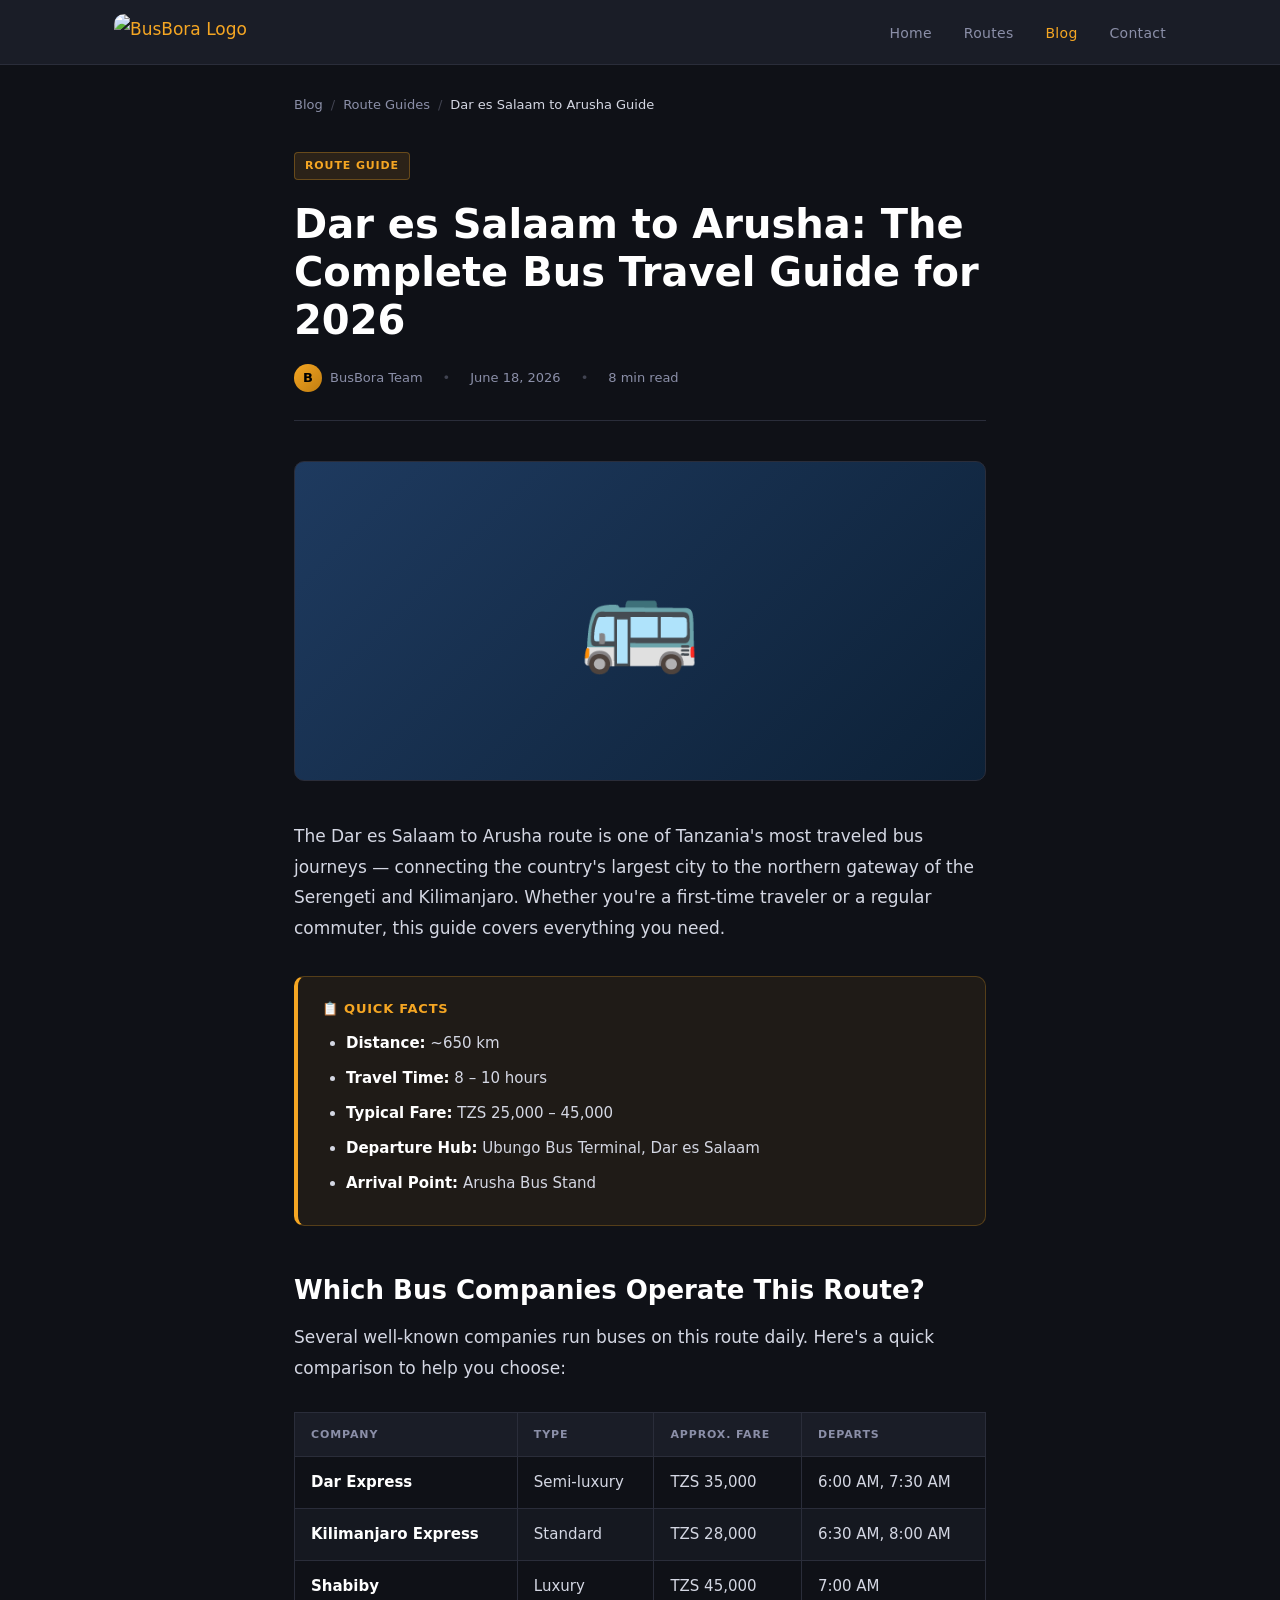
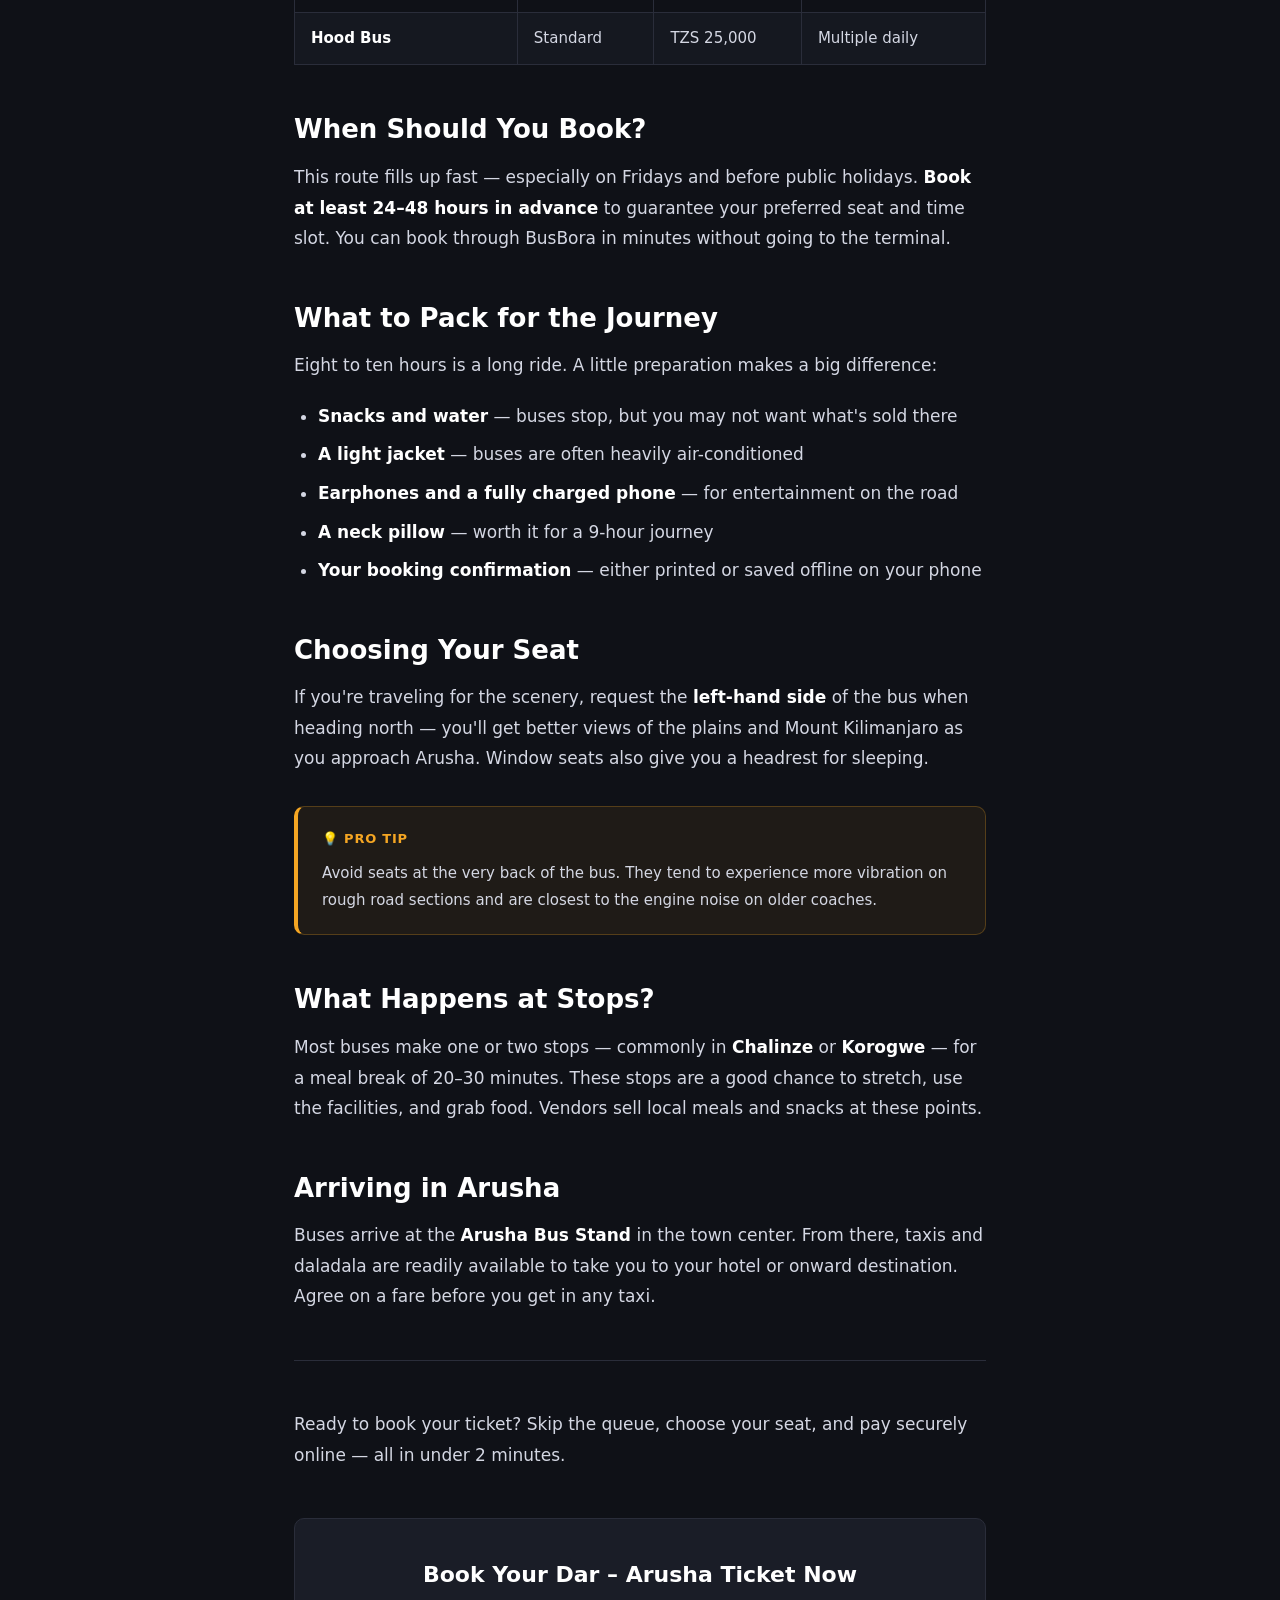
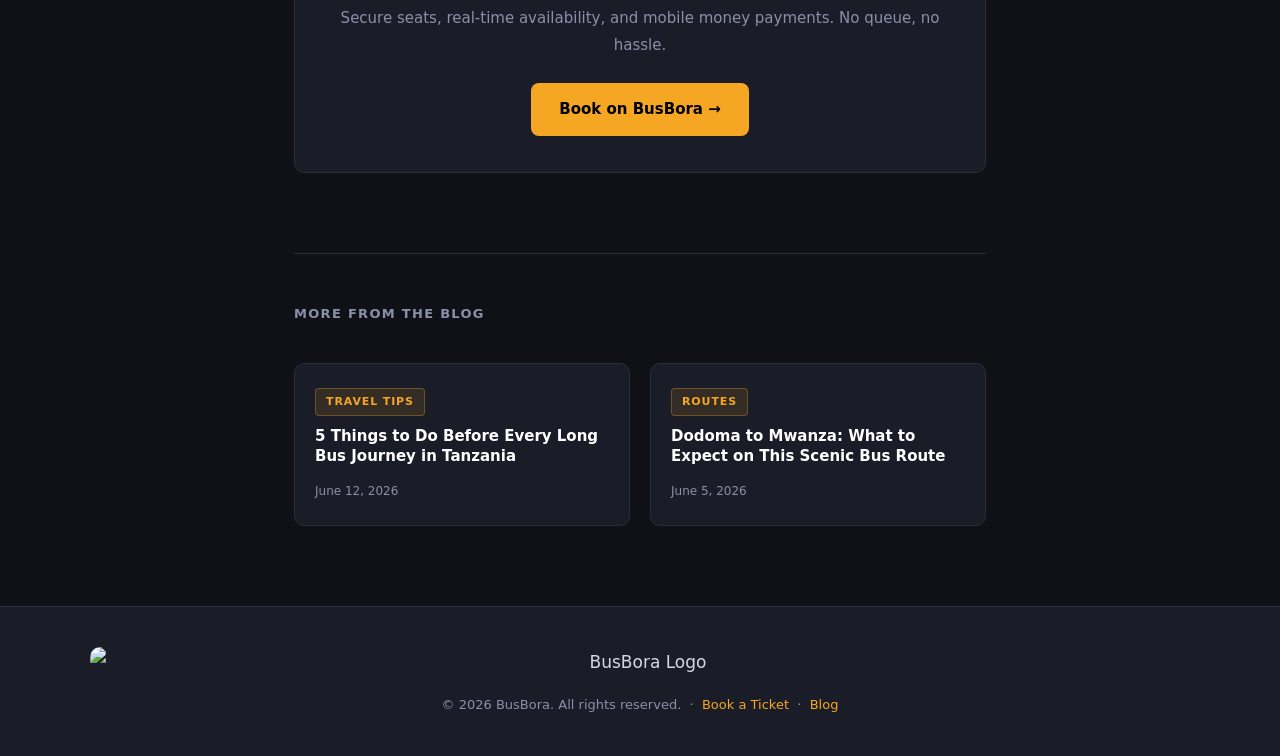
==== dar-to-arusaha.html @ 6ae036d4 "Rename blog-post.html to dar-to-arusaha.html" ====
<!DOCTYPE html>
<html lang="en">
<head>
  <meta charset="UTF-8" />
  <meta name="viewport" content="width=device-width, initial-scale=1.0" />
  <!-- ✏️ EDIT: Update this description for each post -->
  <meta name="description" content="Everything you need to know about Tanzania's most popular bus route — departure times, bus companies, what to pack, and how to book online." />
  <meta name="robots" content="index, follow" />
  <!-- ✏️ EDIT: Update title for each post -->
  <title>Dar es Salaam to Arusha: The Complete Bus Travel Guide 2026 - BusBora Blog</title>
  <style>
    /* ── Reset & Base ── */
    *, *::before, *::after { box-sizing: border-box; margin: 0; padding: 0; }

    :root {
      --clr-bg:        #0f1117;
      --clr-surface:   #1a1d27;
      --clr-border:    #2a2d3a;
      --clr-accent:    #f5a623;
      --clr-accent2:   #e8891a;
      --clr-text:      #d4d7e3;
      --clr-heading:   #ffffff;
      --clr-muted:     #8b8fa8;
      --clr-white:     #ffffff;
      --radius:        10px;
      --font-main:     'Segoe UI', system-ui, -apple-system, sans-serif;
    }

    html { scroll-behavior: smooth; }

    body {
      background: var(--clr-bg);
      color: var(--clr-text);
      font-family: var(--font-main);
      font-size: 17px;
      line-height: 1.8;
      min-height: 100vh;
    }

    a { color: var(--clr-accent); text-decoration: none; }
    a:hover { text-decoration: underline; }
    img { display: block; max-width: 100%; border-radius: var(--radius); }

    /* ── Nav ── */
    nav {
      background: var(--clr-surface);
      border-bottom: 1px solid var(--clr-border);
      position: sticky;
      top: 0;
      z-index: 100;
    }

    .nav-inner {
      max-width: 1100px;
      margin: 0 auto;
      padding: 0 24px;
      display: flex;
      align-items: center;
      justify-content: space-between;
      height: 64px;
    }

    .nav-logo img {
      height: 36px;
      width: auto;
    }

    .nav-links {
      display: flex;
      gap: 32px;
      list-style: none;
    }

    .nav-links a {
      color: var(--clr-muted);
      font-size: 14px;
      font-weight: 500;
      letter-spacing: 0.02em;
      text-decoration: none;
      transition: color 0.2s;
    }

    .nav-links a:hover,
    .nav-links a.active {
      color: var(--clr-accent);
      text-decoration: none;
    }

    /* ── Breadcrumb ── */
    .breadcrumb {
      max-width: 740px;
      margin: 28px auto 0;
      padding: 0 24px;
      font-size: 13px;
      color: var(--clr-muted);
      display: flex;
      align-items: center;
      gap: 8px;
    }

    .breadcrumb a { color: var(--clr-muted); }
    .breadcrumb a:hover { color: var(--clr-accent); text-decoration: none; }
    .breadcrumb .sep { opacity: 0.4; }
    .breadcrumb .current { color: var(--clr-text); }

    /* ── Article Layout ── */
    .article-wrap {
      max-width: 740px;
      margin: 0 auto;
      padding: 0 24px 80px;
    }

    /* ── Post Header ── */
    .post-header {
      padding: 32px 0 40px;
    }

    .post-category {
      display: inline-block;
      background: rgba(245,166,35,0.12);
      border: 1px solid rgba(245,166,35,0.3);
      border-radius: 4px;
      color: var(--clr-accent);
      font-size: 11px;
      font-weight: 700;
      letter-spacing: 0.08em;
      text-transform: uppercase;
      padding: 3px 10px;
      margin-bottom: 20px;
    }

    .post-header h1 {
      font-size: clamp(24px, 4vw, 40px);
      font-weight: 800;
      line-height: 1.2;
      color: var(--clr-heading);
      margin-bottom: 20px;
    }

    .post-meta {
      display: flex;
      align-items: center;
      flex-wrap: wrap;
      gap: 12px 20px;
      font-size: 13px;
      color: var(--clr-muted);
      padding-bottom: 28px;
      border-bottom: 1px solid var(--clr-border);
    }

    .post-meta .dot { opacity: 0.4; }

    .meta-author {
      display: flex;
      align-items: center;
      gap: 8px;
    }

    .author-avatar {
      width: 28px;
      height: 28px;
      border-radius: 50%;
      background: linear-gradient(135deg, var(--clr-accent) 0%, #c07d10 100%);
      display: flex;
      align-items: center;
      justify-content: center;
      font-size: 13px;
      font-weight: 700;
      color: #000;
      flex-shrink: 0;
    }

    /* ── Hero Image Block ── */
    .hero-image-block {
      background: linear-gradient(135deg, #1e3a5f 0%, #0d2137 100%);
      border-radius: var(--radius);
      border: 1px solid var(--clr-border);
      height: 320px;
      display: flex;
      align-items: center;
      justify-content: center;
      font-size: 96px;
      margin-bottom: 40px;
      /* ✏️ REPLACE with: <img src="your-image.jpg" alt="Description" /> */
    }

    /* ── Article Body ── */
    .article-body h2 {
      font-size: clamp(20px, 3vw, 26px);
      font-weight: 800;
      color: var(--clr-heading);
      margin: 48px 0 16px;
      line-height: 1.25;
    }

    .article-body h3 {
      font-size: 18px;
      font-weight: 700;
      color: var(--clr-heading);
      margin: 32px 0 12px;
    }

    .article-body p {
      margin-bottom: 20px;
      color: var(--clr-text);
    }

    .article-body ul,
    .article-body ol {
      margin: 0 0 20px 24px;
      color: var(--clr-text);
    }

    .article-body li {
      margin-bottom: 8px;
    }

    .article-body strong {
      color: var(--clr-white);
      font-weight: 700;
    }

    /* ── Info Box ── */
    .info-box {
      background: rgba(245,166,35,0.07);
      border: 1px solid rgba(245,166,35,0.25);
      border-left: 4px solid var(--clr-accent);
      border-radius: var(--radius);
      padding: 20px 24px;
      margin: 32px 0;
    }

    .info-box .info-title {
      font-size: 13px;
      font-weight: 700;
      letter-spacing: 0.06em;
      text-transform: uppercase;
      color: var(--clr-accent);
      margin-bottom: 10px;
    }

    .info-box p, .info-box ul {
      font-size: 15px;
      margin-bottom: 0;
      color: var(--clr-text);
    }

    /* ── Route Table ── */
    .route-table {
      width: 100%;
      border-collapse: collapse;
      margin: 28px 0;
      font-size: 15px;
    }

    .route-table th {
      background: var(--clr-surface);
      border: 1px solid var(--clr-border);
      color: var(--clr-muted);
      font-size: 11px;
      font-weight: 700;
      letter-spacing: 0.08em;
      text-align: left;
      text-transform: uppercase;
      padding: 12px 16px;
    }

    .route-table td {
      border: 1px solid var(--clr-border);
      color: var(--clr-text);
      padding: 12px 16px;
      vertical-align: top;
    }

    .route-table tr:nth-child(even) td {
      background: rgba(26,29,39,0.6);
    }

    /* ── CTA Block ── */
    .cta-block {
      background: var(--clr-surface);
      border: 1px solid var(--clr-border);
      border-radius: var(--radius);
      padding: 36px;
      text-align: center;
      margin: 48px 0 0;
    }

    .cta-block h3 {
      font-size: 22px;
      font-weight: 800;
      color: var(--clr-white);
      margin-bottom: 10px;
    }

    .cta-block p {
      color: var(--clr-muted);
      font-size: 15px;
      margin-bottom: 24px;
    }

    .btn-primary {
      display: inline-block;
      background: var(--clr-accent);
      border-radius: 8px;
      color: #000;
      font-size: 15px;
      font-weight: 700;
      padding: 13px 28px;
      transition: background 0.2s, transform 0.15s;
      text-decoration: none;
    }

    .btn-primary:hover {
      background: var(--clr-accent2);
      text-decoration: none;
      transform: translateY(-1px);
    }

    /* ── Divider ── */
    .divider {
      border: none;
      border-top: 1px solid var(--clr-border);
      margin: 48px 0;
    }

    /* ── Back Link ── */
    .back-link {
      display: inline-flex;
      align-items: center;
      gap: 6px;
      color: var(--clr-muted);
      font-size: 14px;
      font-weight: 500;
      margin-bottom: 32px;
      transition: color 0.2s;
      text-decoration: none;
    }

    .back-link:hover {
      color: var(--clr-accent);
      text-decoration: none;
    }

    /* ── Related Posts ── */
    .related-section {
      max-width: 740px;
      margin: 0 auto;
      padding: 0 24px 80px;
    }

    .related-title {
      font-size: 13px;
      font-weight: 700;
      letter-spacing: 0.1em;
      text-transform: uppercase;
      color: var(--clr-muted);
      margin-bottom: 24px;
      padding-bottom: 14px;
      border-top: 1px solid var(--clr-border);
      padding-top: 48px;
    }

    .related-grid {
      display: grid;
      grid-template-columns: 1fr 1fr;
      gap: 20px;
    }

    .related-card {
      background: var(--clr-surface);
      border: 1px solid var(--clr-border);
      border-radius: var(--radius);
      padding: 20px;
      display: block;
      transition: border-color 0.25s, transform 0.2s;
      text-decoration: none;
    }

    .related-card:hover {
      border-color: var(--clr-accent);
      transform: translateY(-2px);
      text-decoration: none;
    }

    .related-card .post-category { margin-bottom: 10px; }

    .related-card h4 {
      font-size: 15px;
      font-weight: 700;
      color: var(--clr-white);
      line-height: 1.35;
      margin-bottom: 8px;
    }

    .related-card .card-date {
      font-size: 12px;
      color: var(--clr-muted);
    }

    /* ── Footer ── */
    footer {
      background: var(--clr-surface);
      border-top: 1px solid var(--clr-border);
      padding: 40px 24px;
      text-align: center;
    }

    .footer-inner {
      max-width: 1100px;
      margin: 0 auto;
    }

    footer img {
      height: 30px;
      margin: 0 auto 16px;
    }

    footer p {
      color: var(--clr-muted);
      font-size: 13px;
    }

    footer a {
      color: var(--clr-accent);
      text-decoration: none;
    }

    /* ── Responsive ── */
    @media (max-width: 600px) {
      .related-grid { grid-template-columns: 1fr; }
      .hero-image-block { height: 200px; font-size: 64px; }
      .cta-block { padding: 24px 20px; }
      .nav-links { display: none; }
    }
  </style>
</head>
<body>

  <!-- NAV -->
  <nav>
    <div class="nav-inner">
      <a class="nav-logo" href="/">
        <img src="https://www.busbora.co.tz/assets/img/logo/logo.png" alt="BusBora Logo" />
      </a>
      <ul class="nav-links">
        <li><a href="https://www.busbora.co.tz/">Home</a></li>
        <li><a href="https://www.busbora.co.tz/routes">Routes</a></li>
        <li><a href="blog.html" class="active">Blog</a></li>
        <li><a href="https://www.busbora.co.tz/contact-us">Contact</a></li>
      </ul>
    </div>
  </nav>

  <!-- BREADCRUMB -->
  <div class="breadcrumb">
    <a href="blog.html">Blog</a>
    <span class="sep">/</span>
    <!-- ✏️ EDIT: Update category and post title -->
    <span>Route Guides</span>
    <span class="sep">/</span>
    <span class="current">Dar es Salaam to Arusha Guide</span>
  </div>

  <!-- ARTICLE -->
  <article class="article-wrap">

    <div class="post-header">
      <!-- ✏️ EDIT: Change category label for each post -->
      <span class="post-category">Route Guide</span>

      <!-- ✏️ EDIT: Change the H1 for each post -->
      <h1>Dar es Salaam to Arusha: The Complete Bus Travel Guide for 2026</h1>

      <div class="post-meta">
        <div class="meta-author">
          <div class="author-avatar">B</div>
          <!-- ✏️ EDIT: Author name -->
          <span>BusBora Team</span>
        </div>
        <span class="dot">•</span>
        <!-- ✏️ EDIT: Publish date -->
        <span>June 18, 2026</span>
        <span class="dot">•</span>
        <!-- ✏️ EDIT: Estimated read time -->
        <span>8 min read</span>
      </div>
    </div>

    <!-- ✏️ REPLACE the emoji div below with a real <img> when you have one -->
    <div class="hero-image-block">🚌</div>
    <!-- Real image example:
    <img src="images/dar-to-arusha-bus.jpg" alt="Bus travelling from Dar es Salaam to Arusha" style="width:100%;height:320px;object-fit:cover;border-radius:10px;margin-bottom:40px;" />
    -->

    <!-- ARTICLE BODY — ✏️ EDIT everything below for each new post -->
    <div class="article-body">

      <p>The Dar es Salaam to Arusha route is one of Tanzania's most traveled bus journeys — connecting the country's largest city to the northern gateway of the Serengeti and Kilimanjaro. Whether you're a first-time traveler or a regular commuter, this guide covers everything you need.</p>

      <div class="info-box">
        <p class="info-title">📋 Quick Facts</p>
        <ul>
          <li><strong>Distance:</strong> ~650 km</li>
          <li><strong>Travel Time:</strong> 8 – 10 hours</li>
          <li><strong>Typical Fare:</strong> TZS 25,000 – 45,000</li>
          <li><strong>Departure Hub:</strong> Ubungo Bus Terminal, Dar es Salaam</li>
          <li><strong>Arrival Point:</strong> Arusha Bus Stand</li>
        </ul>
      </div>

      <h2>Which Bus Companies Operate This Route?</h2>
      <p>Several well-known companies run buses on this route daily. Here's a quick comparison to help you choose:</p>

      <table class="route-table">
        <thead>
          <tr>
            <th>Company</th>
            <th>Type</th>
            <th>Approx. Fare</th>
            <th>Departs</th>
          </tr>
        </thead>
        <tbody>
          <tr>
            <td><strong>Dar Express</strong></td>
            <td>Semi-luxury</td>
            <td>TZS 35,000</td>
            <td>6:00 AM, 7:30 AM</td>
          </tr>
          <tr>
            <td><strong>Kilimanjaro Express</strong></td>
            <td>Standard</td>
            <td>TZS 28,000</td>
            <td>6:30 AM, 8:00 AM</td>
          </tr>
          <tr>
            <td><strong>Shabiby</strong></td>
            <td>Luxury</td>
            <td>TZS 45,000</td>
            <td>7:00 AM</td>
          </tr>
          <tr>
            <td><strong>Hood Bus</strong></td>
            <td>Standard</td>
            <td>TZS 25,000</td>
            <td>Multiple daily</td>
          </tr>
        </tbody>
      </table>

      <h2>When Should You Book?</h2>
      <p>This route fills up fast — especially on Fridays and before public holidays. <strong>Book at least 24–48 hours in advance</strong> to guarantee your preferred seat and time slot. You can book through BusBora in minutes without going to the terminal.</p>

      <h2>What to Pack for the Journey</h2>
      <p>Eight to ten hours is a long ride. A little preparation makes a big difference:</p>
      <ul>
        <li><strong>Snacks and water</strong> — buses stop, but you may not want what's sold there</li>
        <li><strong>A light jacket</strong> — buses are often heavily air-conditioned</li>
        <li><strong>Earphones and a fully charged phone</strong> — for entertainment on the road</li>
        <li><strong>A neck pillow</strong> — worth it for a 9-hour journey</li>
        <li><strong>Your booking confirmation</strong> — either printed or saved offline on your phone</li>
      </ul>

      <h2>Choosing Your Seat</h2>
      <p>If you're traveling for the scenery, request the <strong>left-hand side</strong> of the bus when heading north — you'll get better views of the plains and Mount Kilimanjaro as you approach Arusha. Window seats also give you a headrest for sleeping.</p>

      <div class="info-box">
        <p class="info-title">💡 Pro Tip</p>
        <p>Avoid seats at the very back of the bus. They tend to experience more vibration on rough road sections and are closest to the engine noise on older coaches.</p>
      </div>

      <h2>What Happens at Stops?</h2>
      <p>Most buses make one or two stops — commonly in <strong>Chalinze</strong> or <strong>Korogwe</strong> — for a meal break of 20–30 minutes. These stops are a good chance to stretch, use the facilities, and grab food. Vendors sell local meals and snacks at these points.</p>

      <h2>Arriving in Arusha</h2>
      <p>Buses arrive at the <strong>Arusha Bus Stand</strong> in the town center. From there, taxis and daladala are readily available to take you to your hotel or onward destination. Agree on a fare before you get in any taxi.</p>

      <hr class="divider" />

      <p>Ready to book your ticket? Skip the queue, choose your seat, and pay securely online — all in under 2 minutes.</p>

    </div>
    <!-- END ARTICLE BODY -->

    <!-- CTA -->
    <div class="cta-block">
      <h3>Book Your Dar – Arusha Ticket Now</h3>
      <p>Secure seats, real-time availability, and mobile money payments. No queue, no hassle.</p>
      <a href="https://www.busbora.co.tz/bus-tickets/dar-es-salaam-to-arusha" class="btn-primary">Book on BusBora →</a>
    </div>

  </article>

  <!-- RELATED POSTS -->
  <section class="related-section">
    <p class="related-title">More from the Blog</p>
    <div class="related-grid">
      <a href="blog-post.html" class="related-card">
        <span class="post-category">Travel Tips</span>
        <h4>5 Things to Do Before Every Long Bus Journey in Tanzania</h4>
        <span class="card-date">June 12, 2026</span>
      </a>
      <a href="blog-post.html" class="related-card">
        <span class="post-category">Routes</span>
        <h4>Dodoma to Mwanza: What to Expect on This Scenic Bus Route</h4>
        <span class="card-date">June 5, 2026</span>
      </a>
    </div>
  </section>

  <!-- FOOTER -->
  <footer>
    <div class="footer-inner">
      <img src="https://www.busbora.co.tz/assets/img/logo/logo.png" alt="BusBora Logo" />
      <p>© 2026 BusBora. All rights reserved. &nbsp;·&nbsp; <a href="https://www.busbora.co.tz/">Book a Ticket</a> &nbsp;·&nbsp; <a href="blog.html">Blog</a></p>
    </div>
  </footer>

</body>
</html>
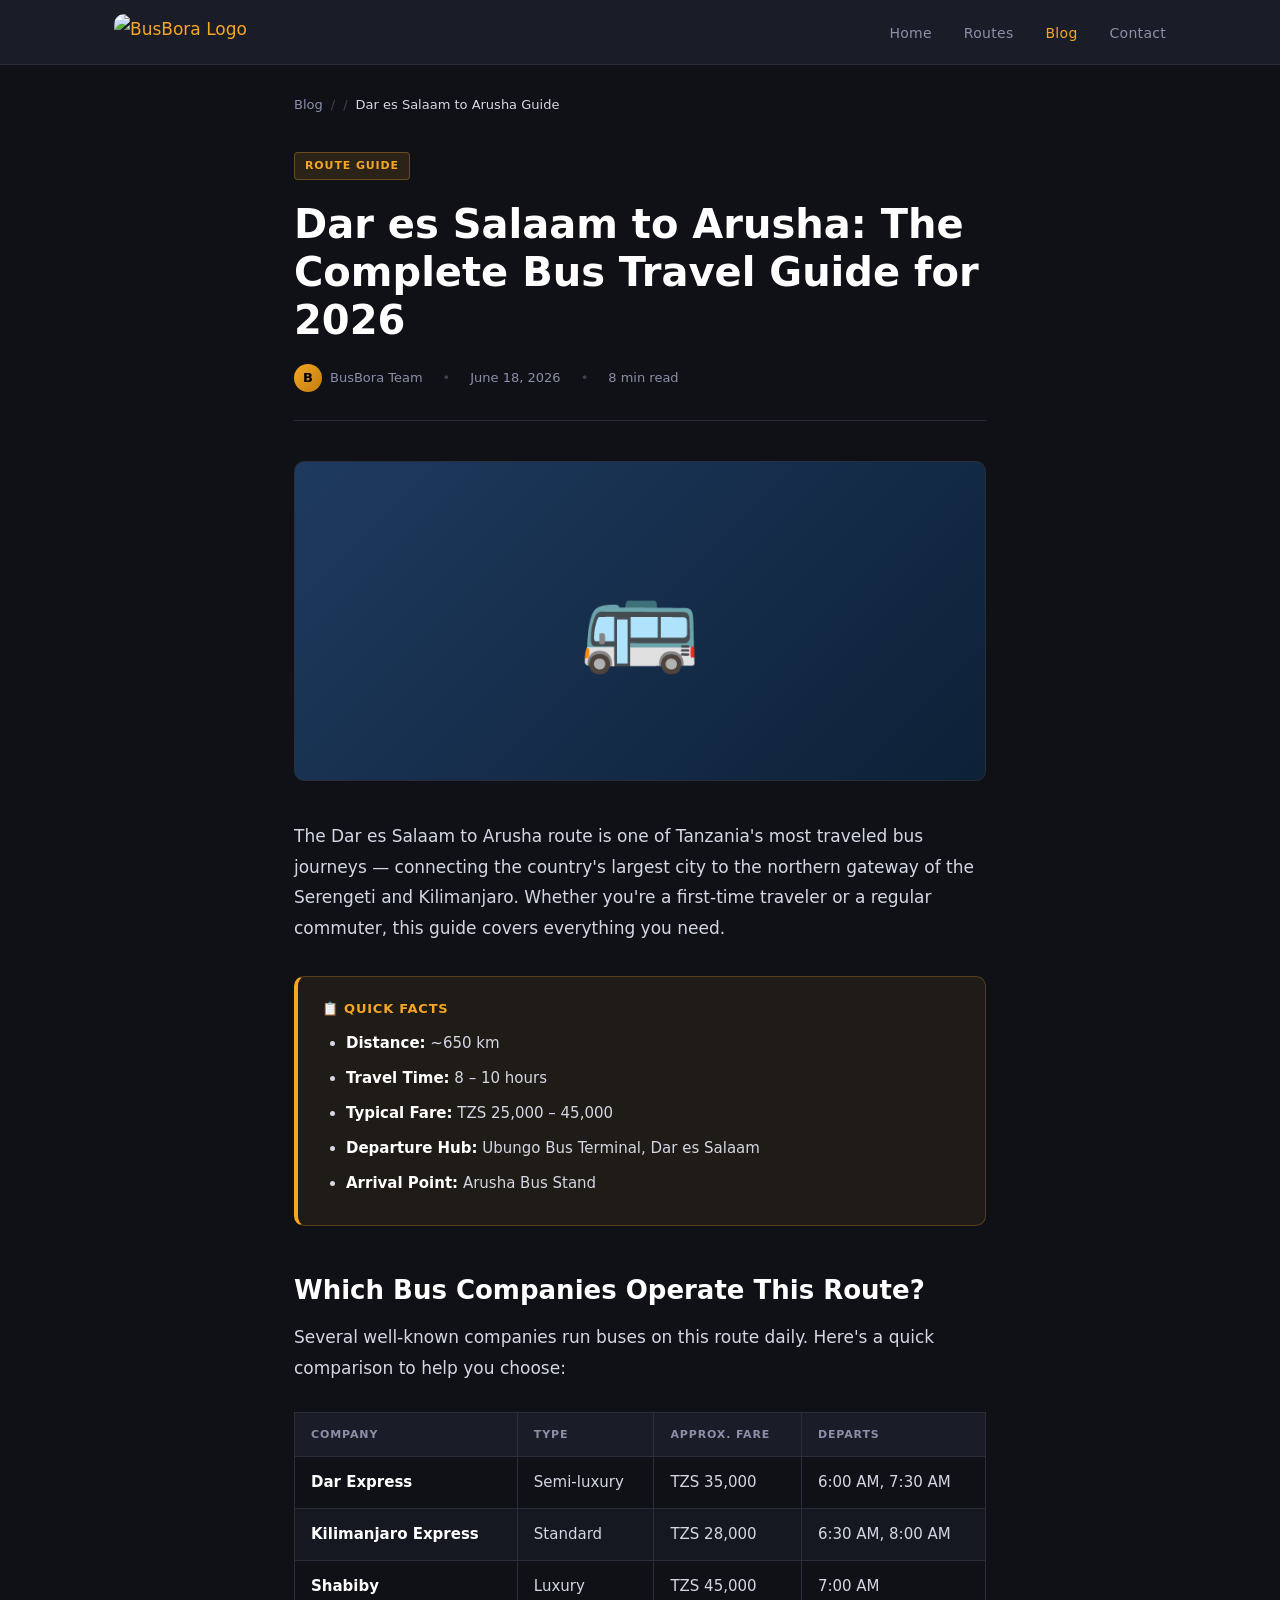
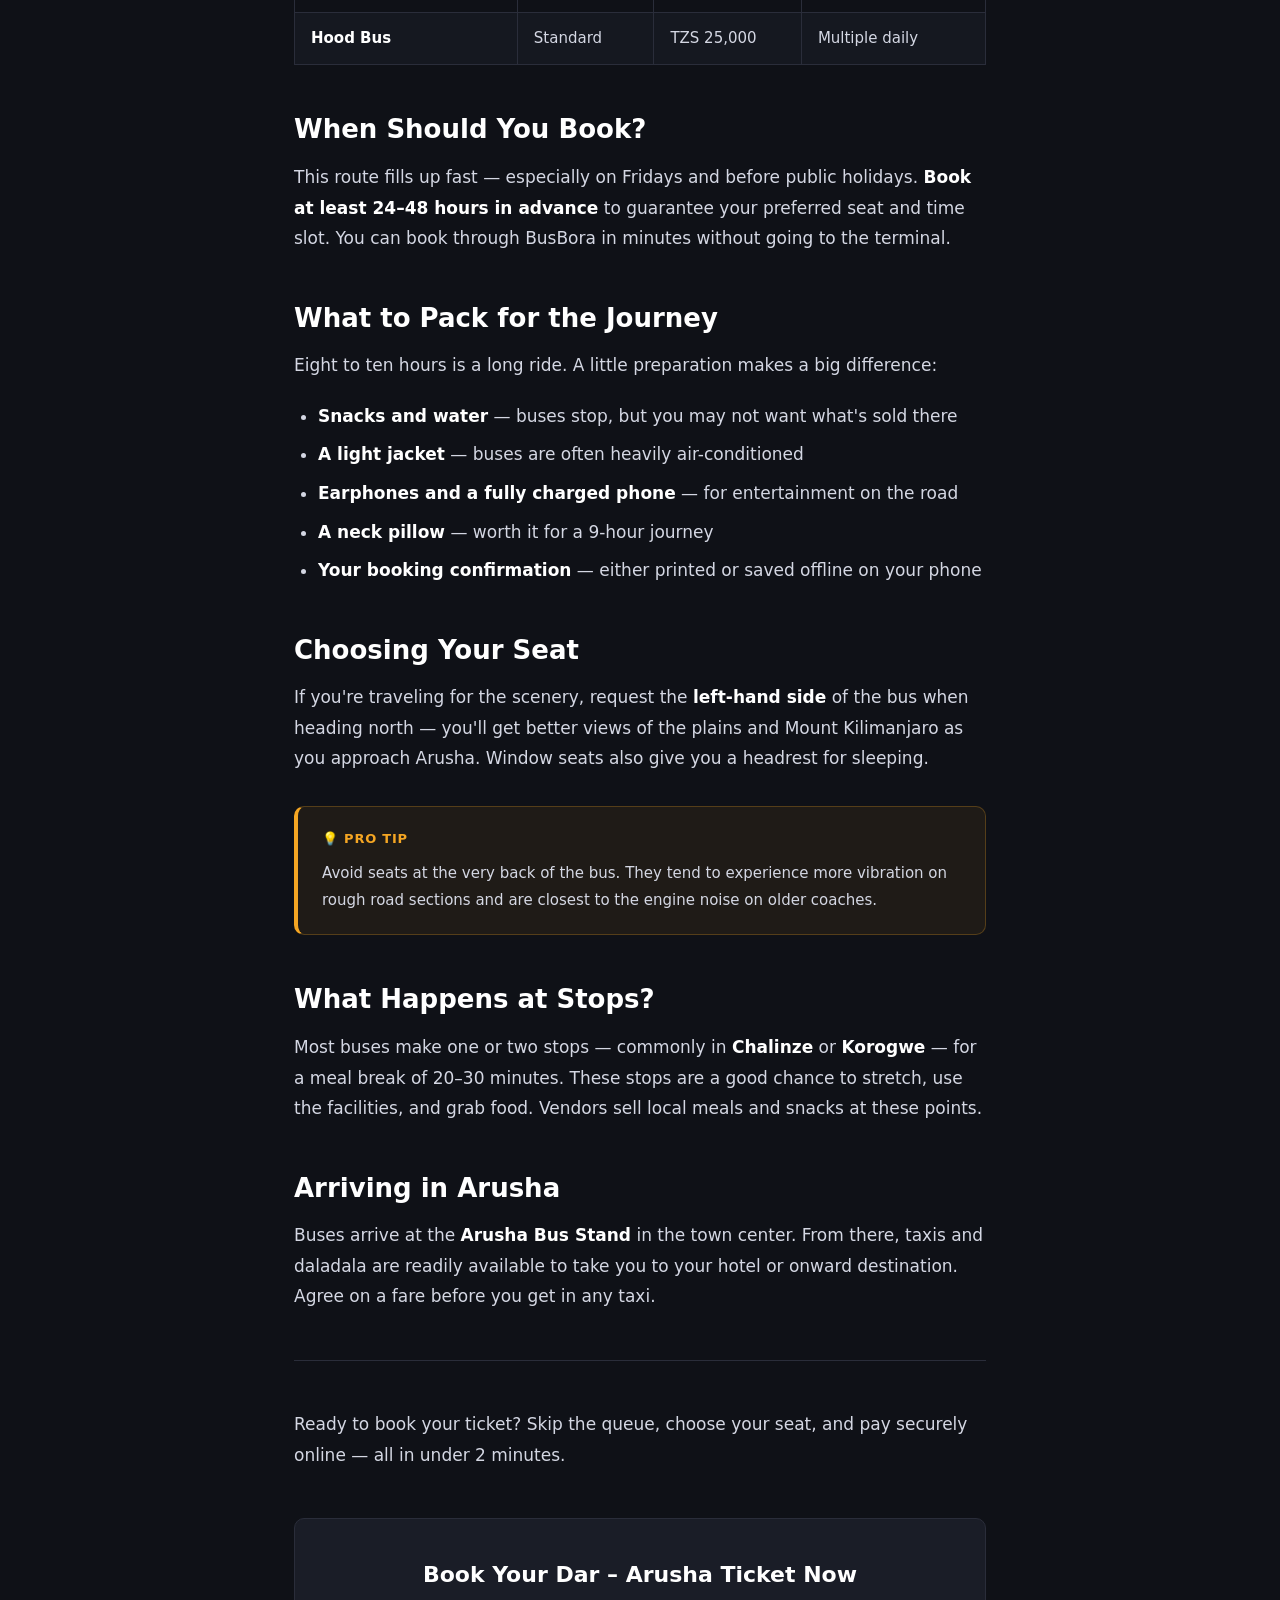
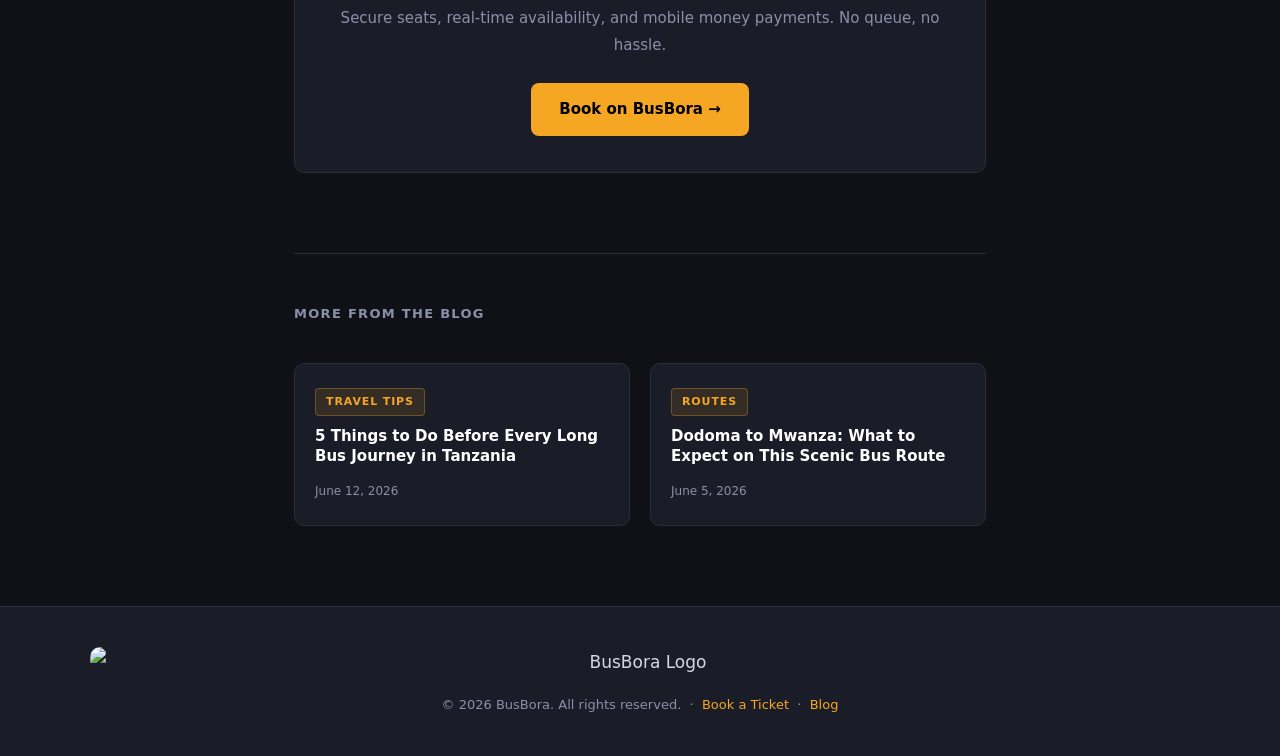
==== commit 0f29af3f: "Update dar-to-arusaha.html" ====
--- a/dar-to-arusaha.html
+++ b/dar-to-arusaha.html
@@ -457,7 +457,6 @@
     <a href="blog.html">Blog</a>
     <span class="sep">/</span>
     <!-- ✏️ EDIT: Update category and post title -->
-    <span>Route Guides</span>
     <span class="sep">/</span>
     <span class="current">Dar es Salaam to Arusha Guide</span>
   </div>
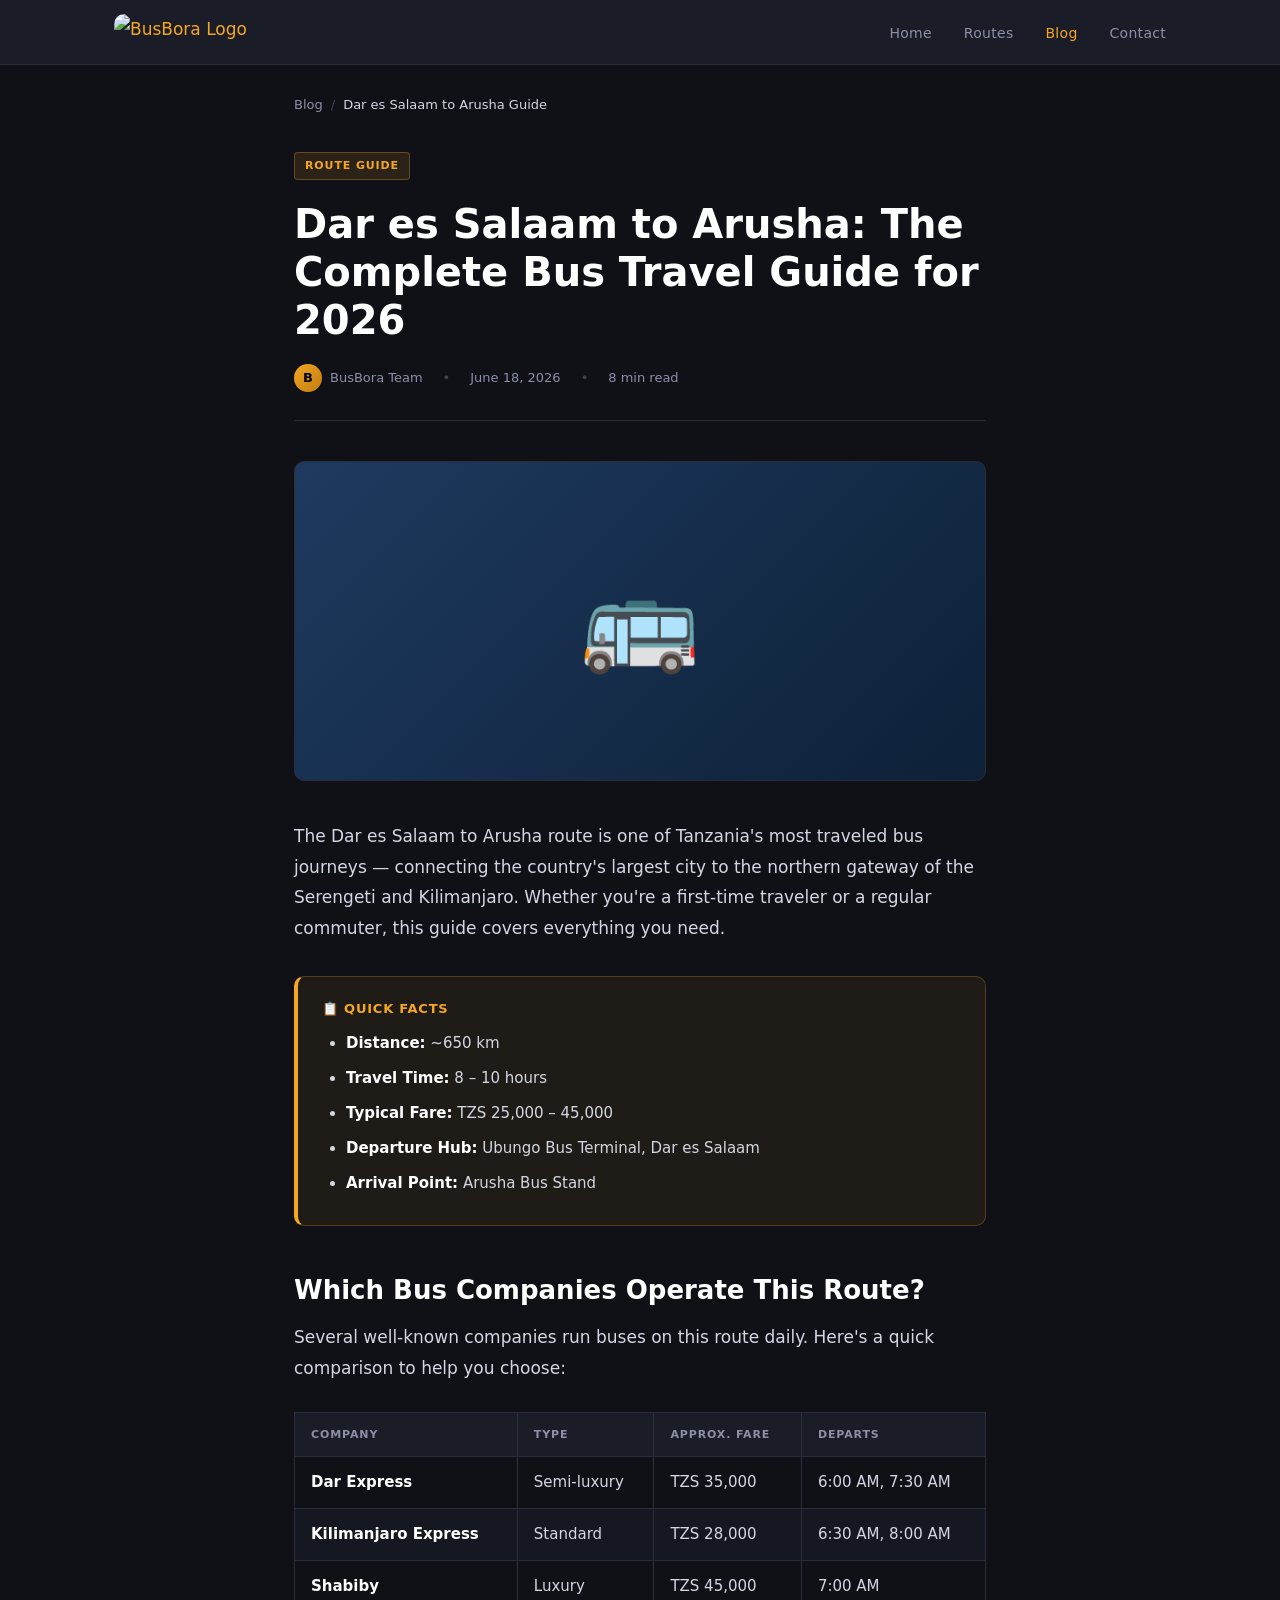
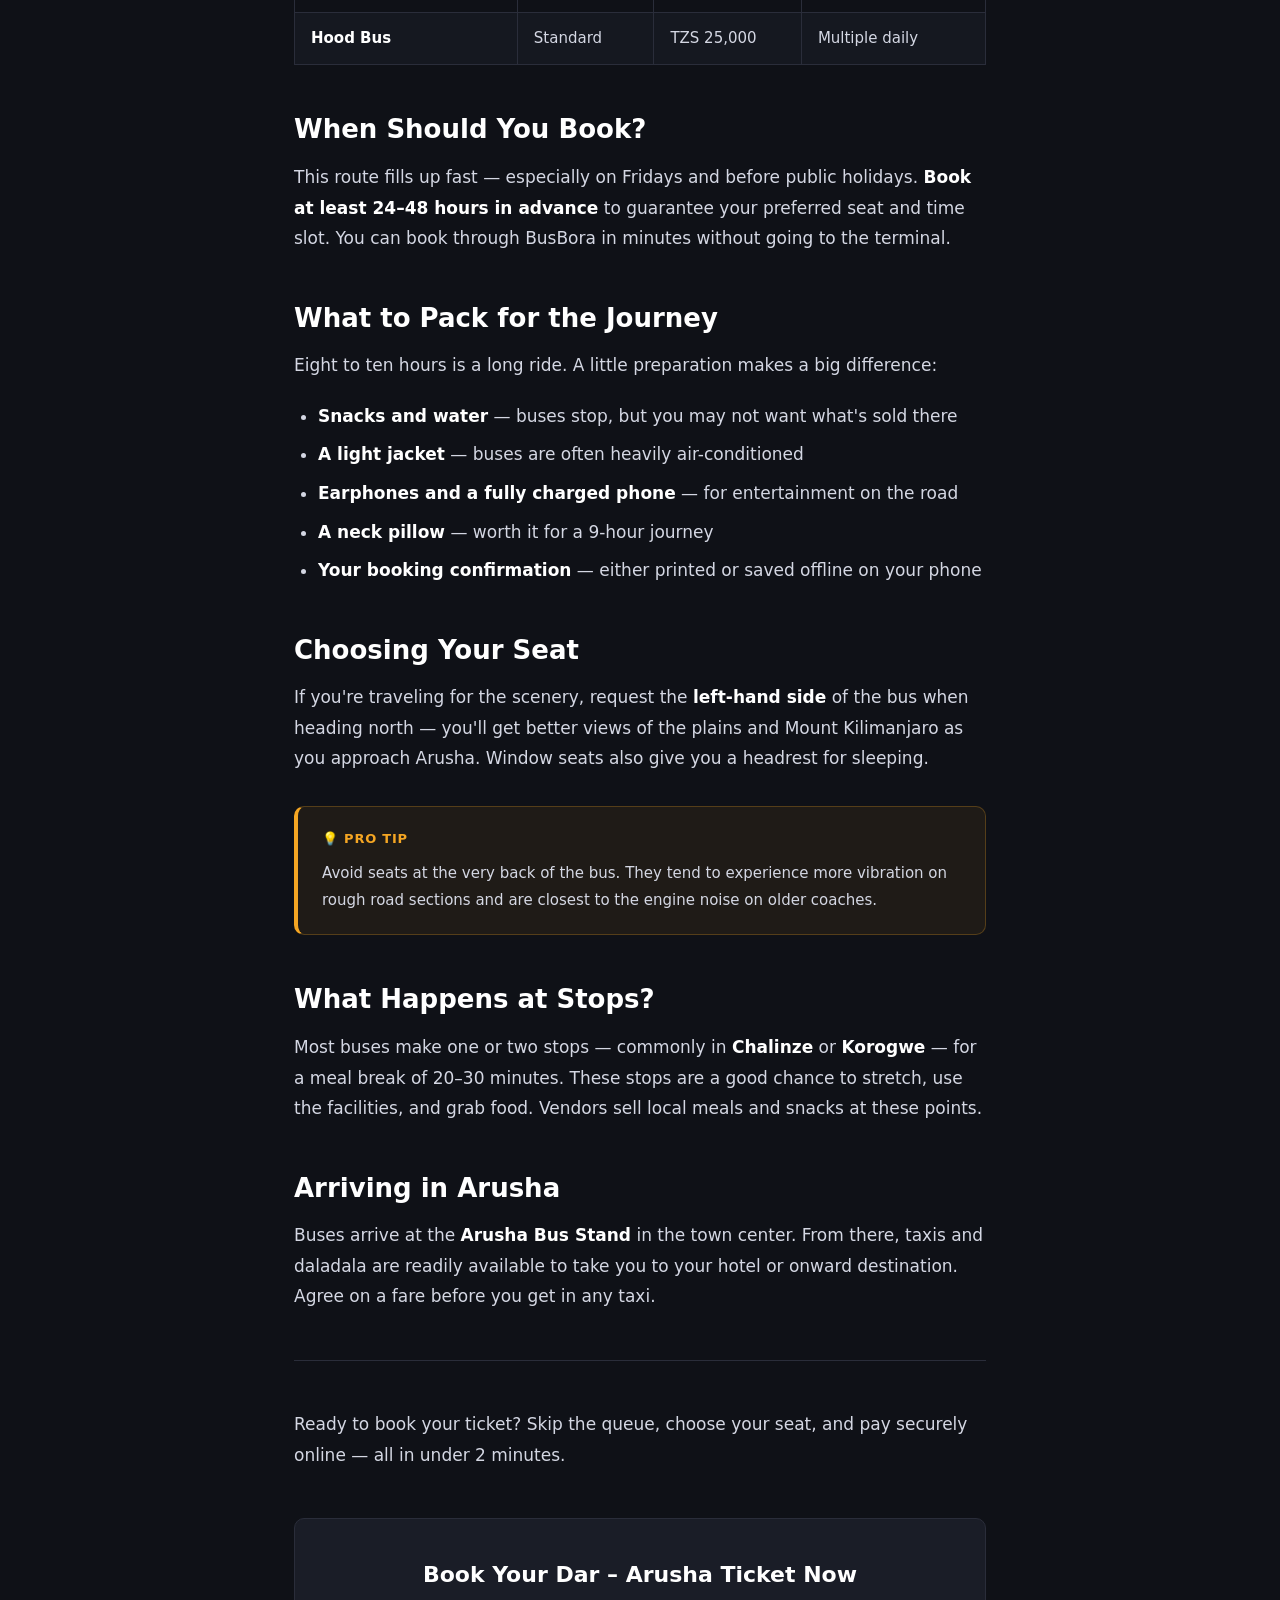
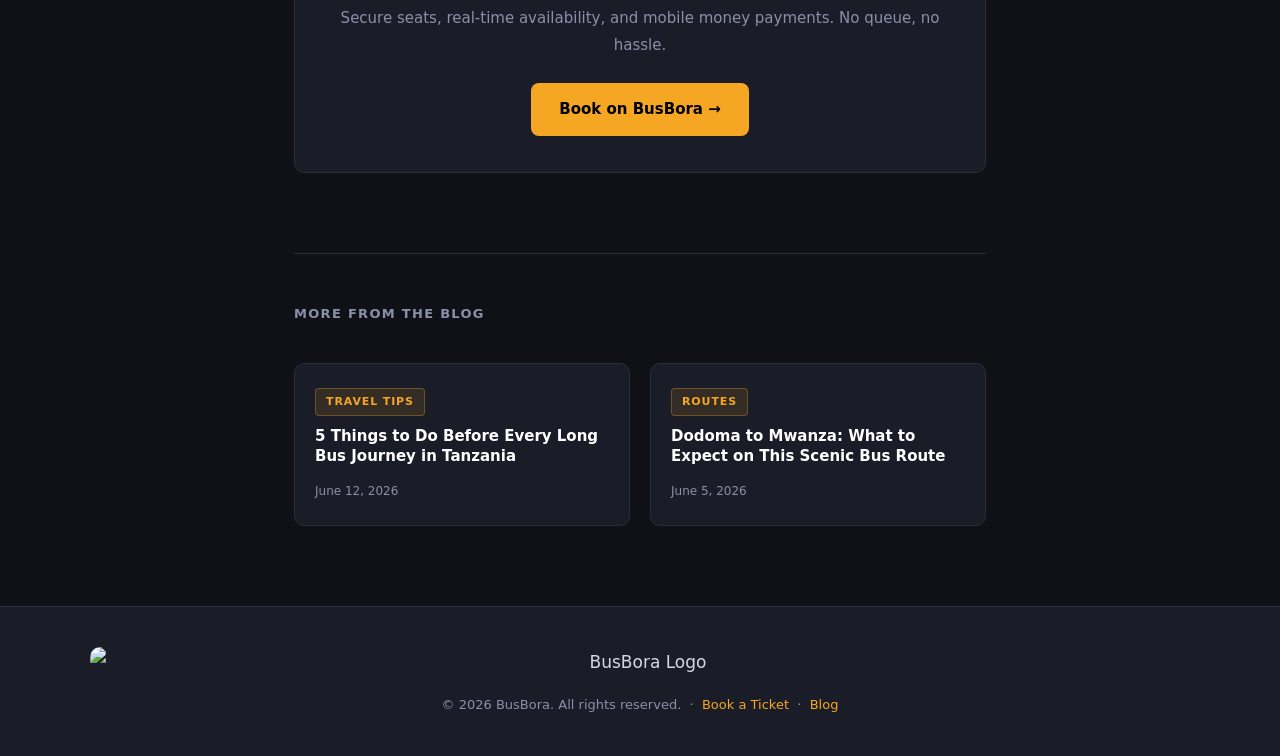
==== commit 8f8f8ee0: "Update dar-to-arusaha.html" ====
--- a/dar-to-arusaha.html
+++ b/dar-to-arusaha.html
@@ -457,7 +457,6 @@
     <a href="blog.html">Blog</a>
     <span class="sep">/</span>
     <!-- ✏️ EDIT: Update category and post title -->
-    <span class="sep">/</span>
     <span class="current">Dar es Salaam to Arusha Guide</span>
   </div>
 
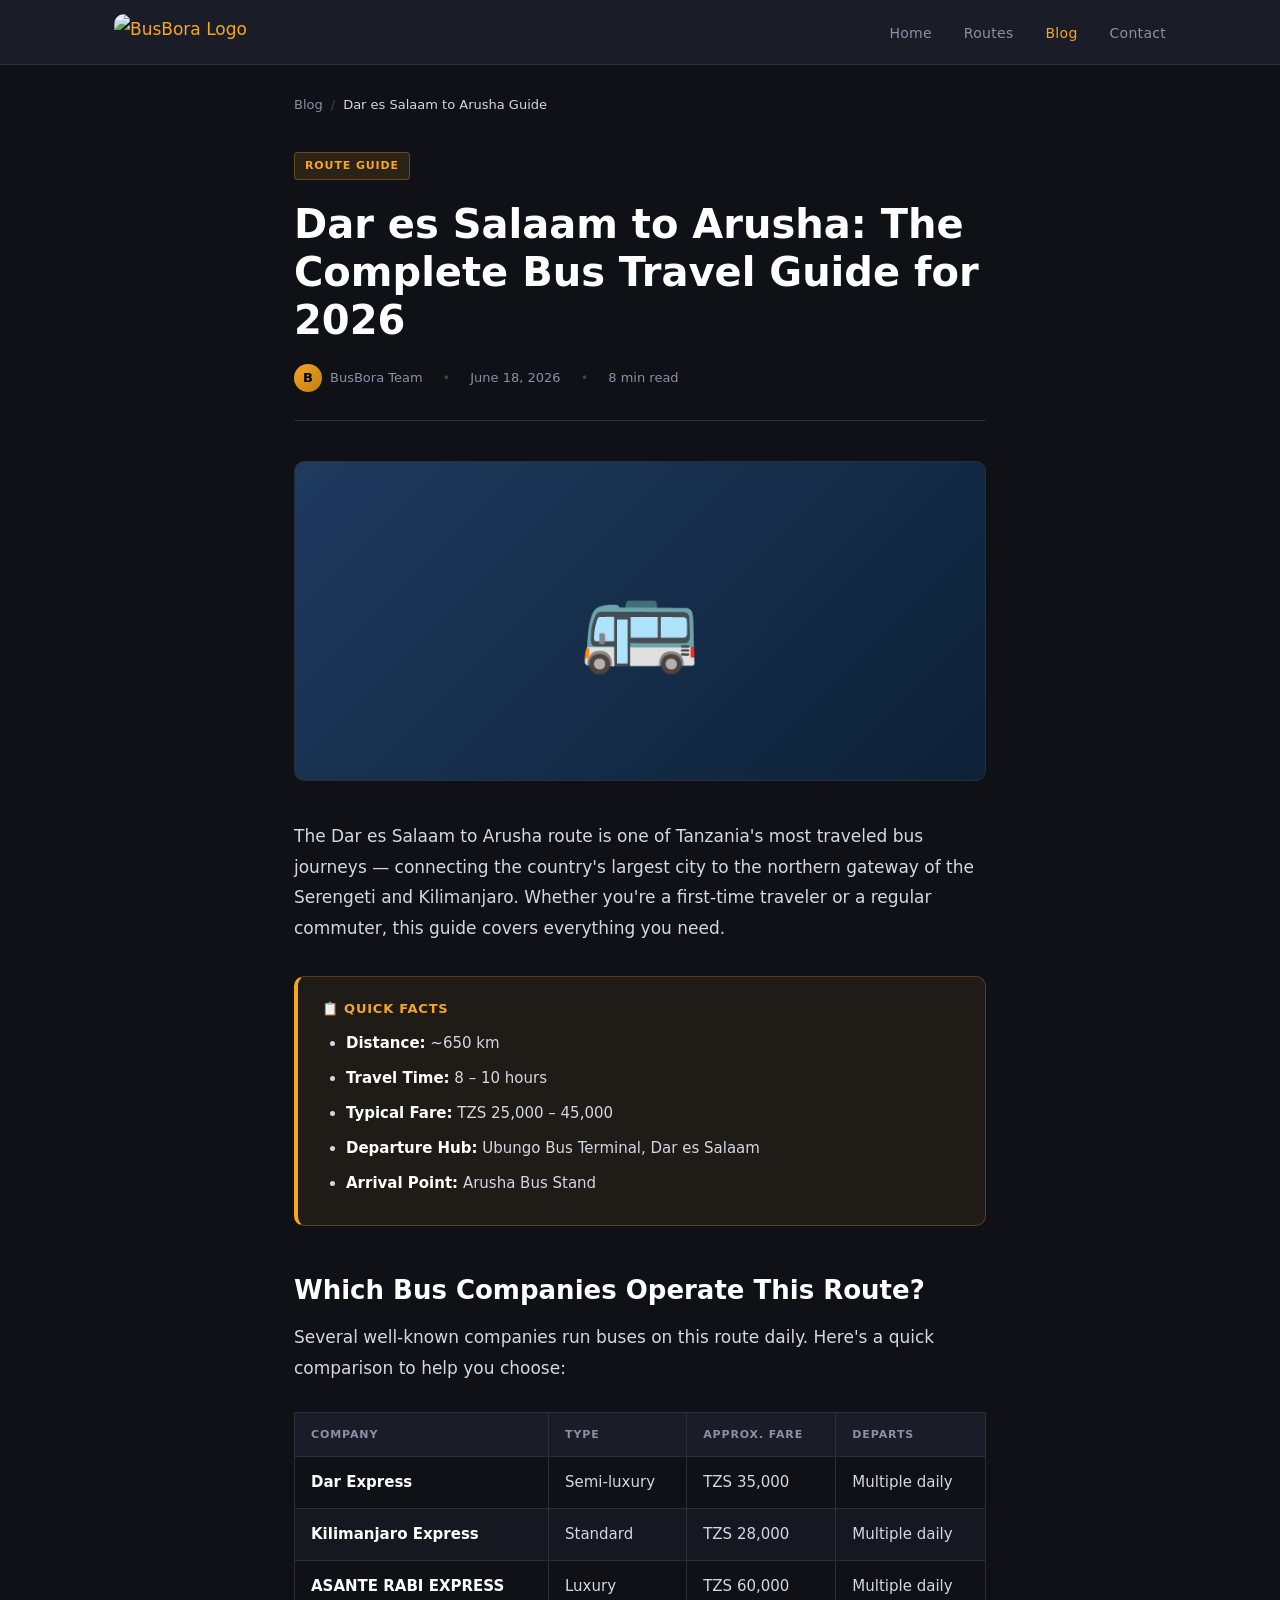
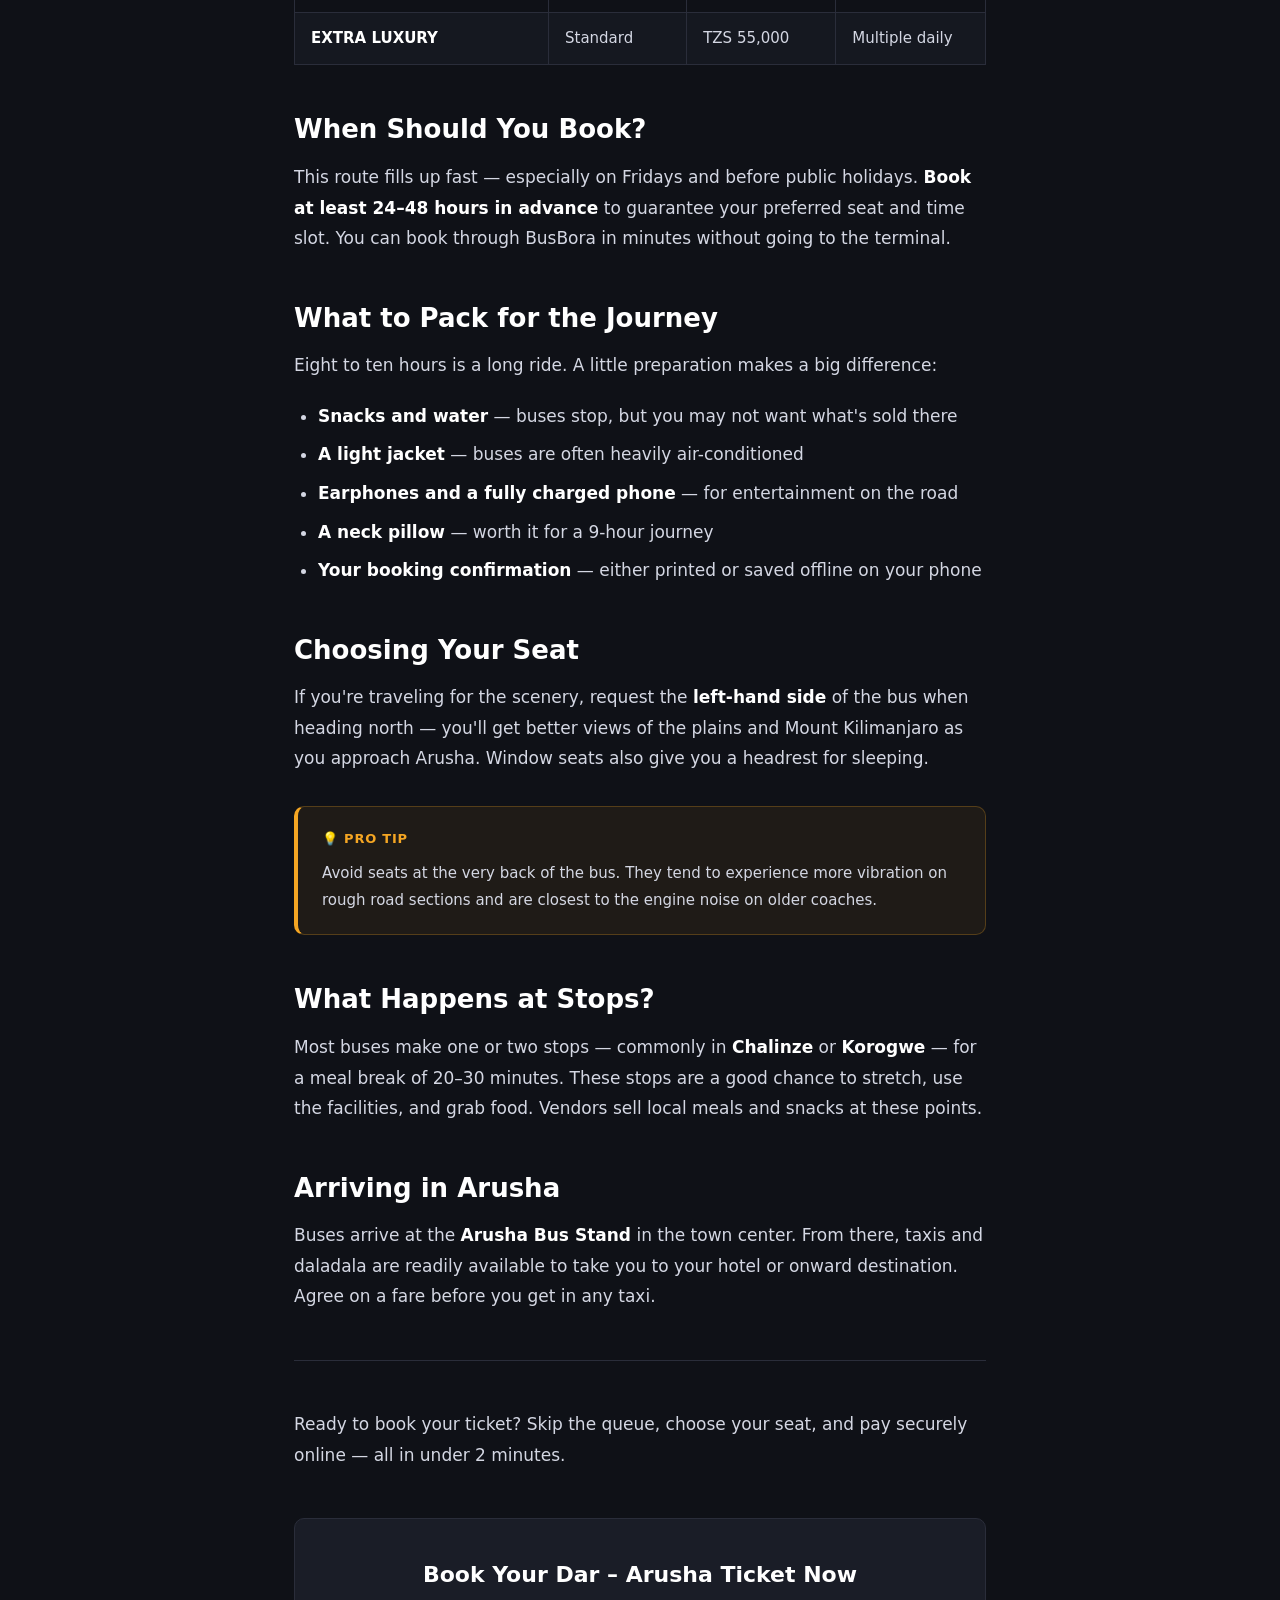
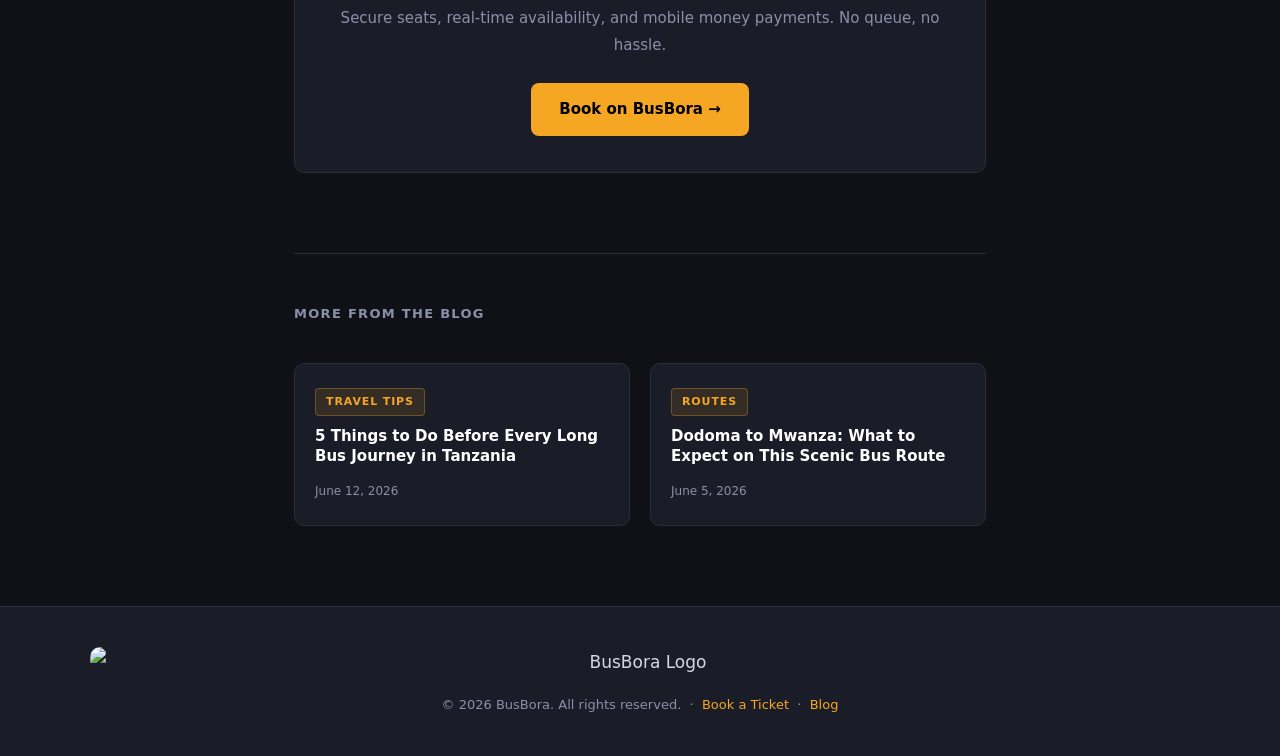
==== commit fbd3178f: "Update dar-to-arusaha.html" ====
--- a/dar-to-arusaha.html
+++ b/dar-to-arusaha.html
@@ -524,24 +524,24 @@
             <td><strong>Dar Express</strong></td>
             <td>Semi-luxury</td>
             <td>TZS 35,000</td>
-            <td>6:00 AM, 7:30 AM</td>
+            <td>Multiple daily</td>
           </tr>
           <tr>
             <td><strong>Kilimanjaro Express</strong></td>
             <td>Standard</td>
             <td>TZS 28,000</td>
-            <td>6:30 AM, 8:00 AM</td>
+            <td>Multiple daily</td>
           </tr>
           <tr>
-            <td><strong>Shabiby</strong></td>
+            <td><strong>ASANTE RABI EXPRESS</strong></td>
             <td>Luxury</td>
-            <td>TZS 45,000</td>
-            <td>7:00 AM</td>
+            <td>TZS 60,000</td>
+            <td>Multiple daily</td>
           </tr>
           <tr>
-            <td><strong>Hood Bus</strong></td>
+            <td><strong>EXTRA LUXURY</strong></td>
             <td>Standard</td>
-            <td>TZS 25,000</td>
+            <td>TZS 55,000</td>
             <td>Multiple daily</td>
           </tr>
         </tbody>
